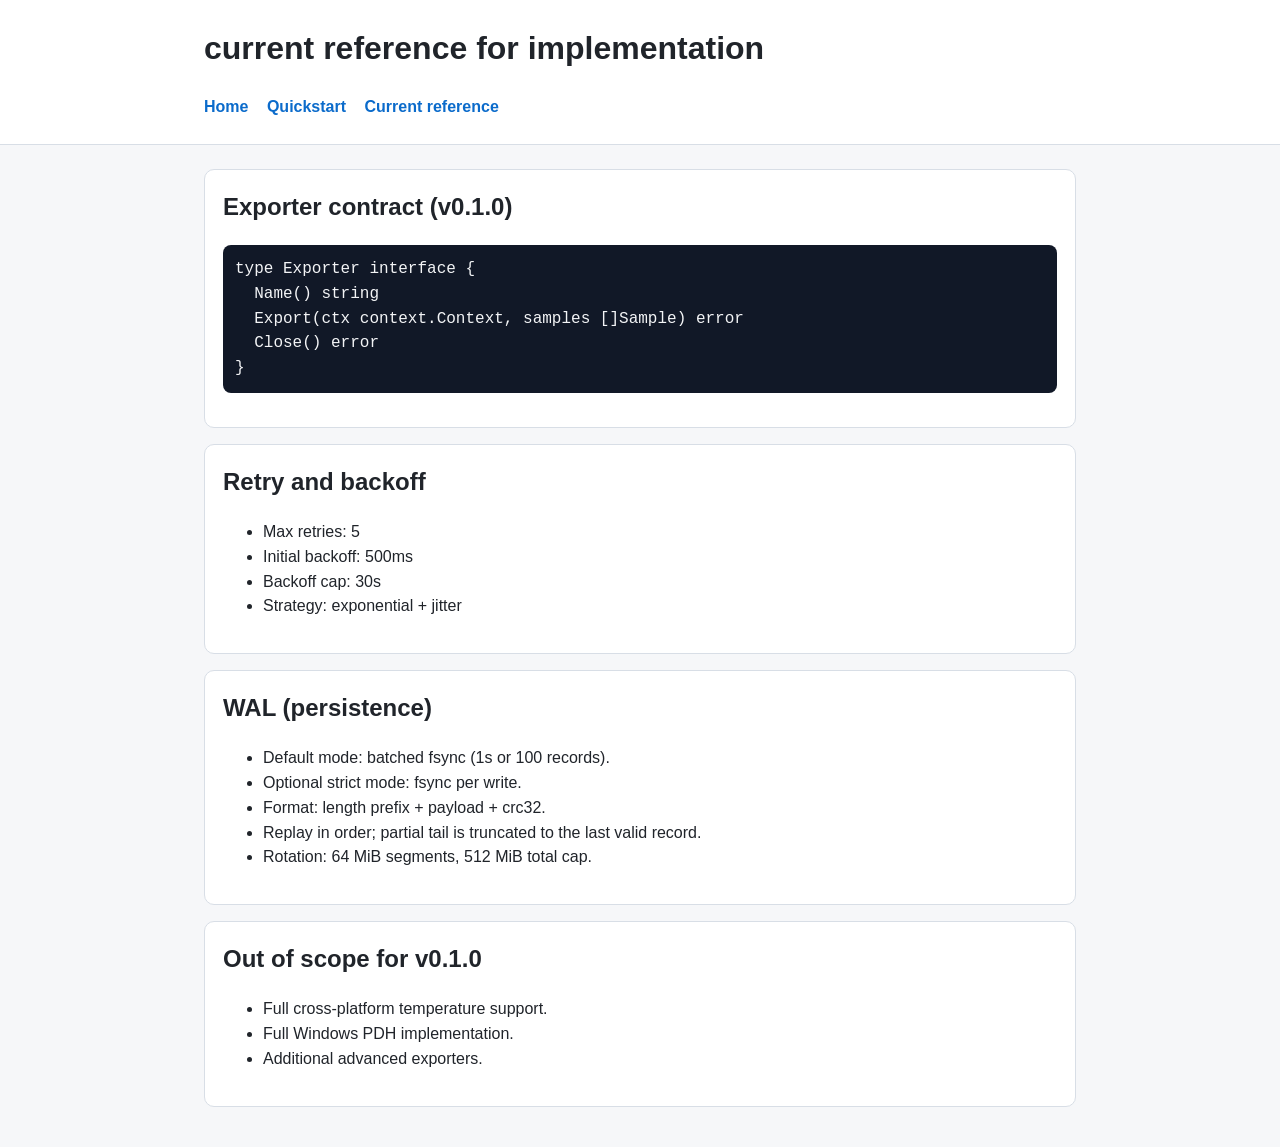
==== docs/current-reference.html @ 0fbec42f "Add RingBuffer, WAL, tests, and docs Introduce a RingBuffer implementation (fixed-size, thread-safe)" ====
<!doctype html>
<html lang="en">
<head>
  <meta charset="utf-8">
  <meta name="viewport" content="width=device-width, initial-scale=1">
  <title>pulse docs - current reference</title>
  <link rel="stylesheet" href="styles.css">
</head>
<body>
  <header>
    <div class="container">
      <h1>current reference for implementation</h1>
      <nav>
        <a href="index.html">Home</a>
        <a href="quickstart.html">Quickstart</a>
        <a href="current-reference.html">Current reference</a>
      </nav>
    </div>
  </header>

  <main class="container">
    <section class="card">
      <h2>Exporter contract (v0.1.0)</h2>
      <pre><code>type Exporter interface {
  Name() string
  Export(ctx context.Context, samples []Sample) error
  Close() error
}</code></pre>
    </section>

    <section class="card">
      <h2>Retry and backoff</h2>
      <ul>
        <li>Max retries: 5</li>
        <li>Initial backoff: 500ms</li>
        <li>Backoff cap: 30s</li>
        <li>Strategy: exponential + jitter</li>
      </ul>
    </section>

    <section class="card">
      <h2>WAL (persistence)</h2>
      <ul>
        <li>Default mode: batched fsync (1s or 100 records).</li>
        <li>Optional strict mode: fsync per write.</li>
        <li>Format: length prefix + payload + crc32.</li>
        <li>Replay in order; partial tail is truncated to the last valid record.</li>
        <li>Rotation: 64 MiB segments, 512 MiB total cap.</li>
      </ul>
    </section>

    <section class="card">
      <h2>Out of scope for v0.1.0</h2>
      <ul>
        <li>Full cross-platform temperature support.</li>
        <li>Full Windows PDH implementation.</li>
        <li>Additional advanced exporters.</li>
      </ul>
    </section>
  </main>
</body>
</html>
---- docs/styles.css ----
:root {
  --bg: #f6f7f9;
  --surface: #ffffff;
  --text: #20242a;
  --muted: #5b6573;
  --border: #d8dee6;
  --accent: #0b6bcb;
}

* {
  box-sizing: border-box;
}

body {
  margin: 0;
  font-family: "Segoe UI", Tahoma, Geneva, Verdana, sans-serif;
  background: var(--bg);
  color: var(--text);
  line-height: 1.55;
}

.container {
  max-width: 920px;
  margin: 0 auto;
  padding: 24px;
}

header {
  background: var(--surface);
  border-bottom: 1px solid var(--border);
}

h1, h2, h3 {
  margin-top: 0;
}

.card {
  background: var(--surface);
  border: 1px solid var(--border);
  border-radius: 10px;
  padding: 18px;
  margin-bottom: 16px;
}

nav a {
  margin-right: 14px;
  color: var(--accent);
  text-decoration: none;
  font-weight: 600;
}

nav a:hover {
  text-decoration: underline;
}

code, pre {
  font-family: Consolas, "Courier New", monospace;
}

pre {
  background: #111827;
  color: #f3f4f6;
  border-radius: 8px;
  padding: 12px;
  overflow-x: auto;
}

small {
  color: var(--muted);
}

ul {
  margin-top: 8px;
}
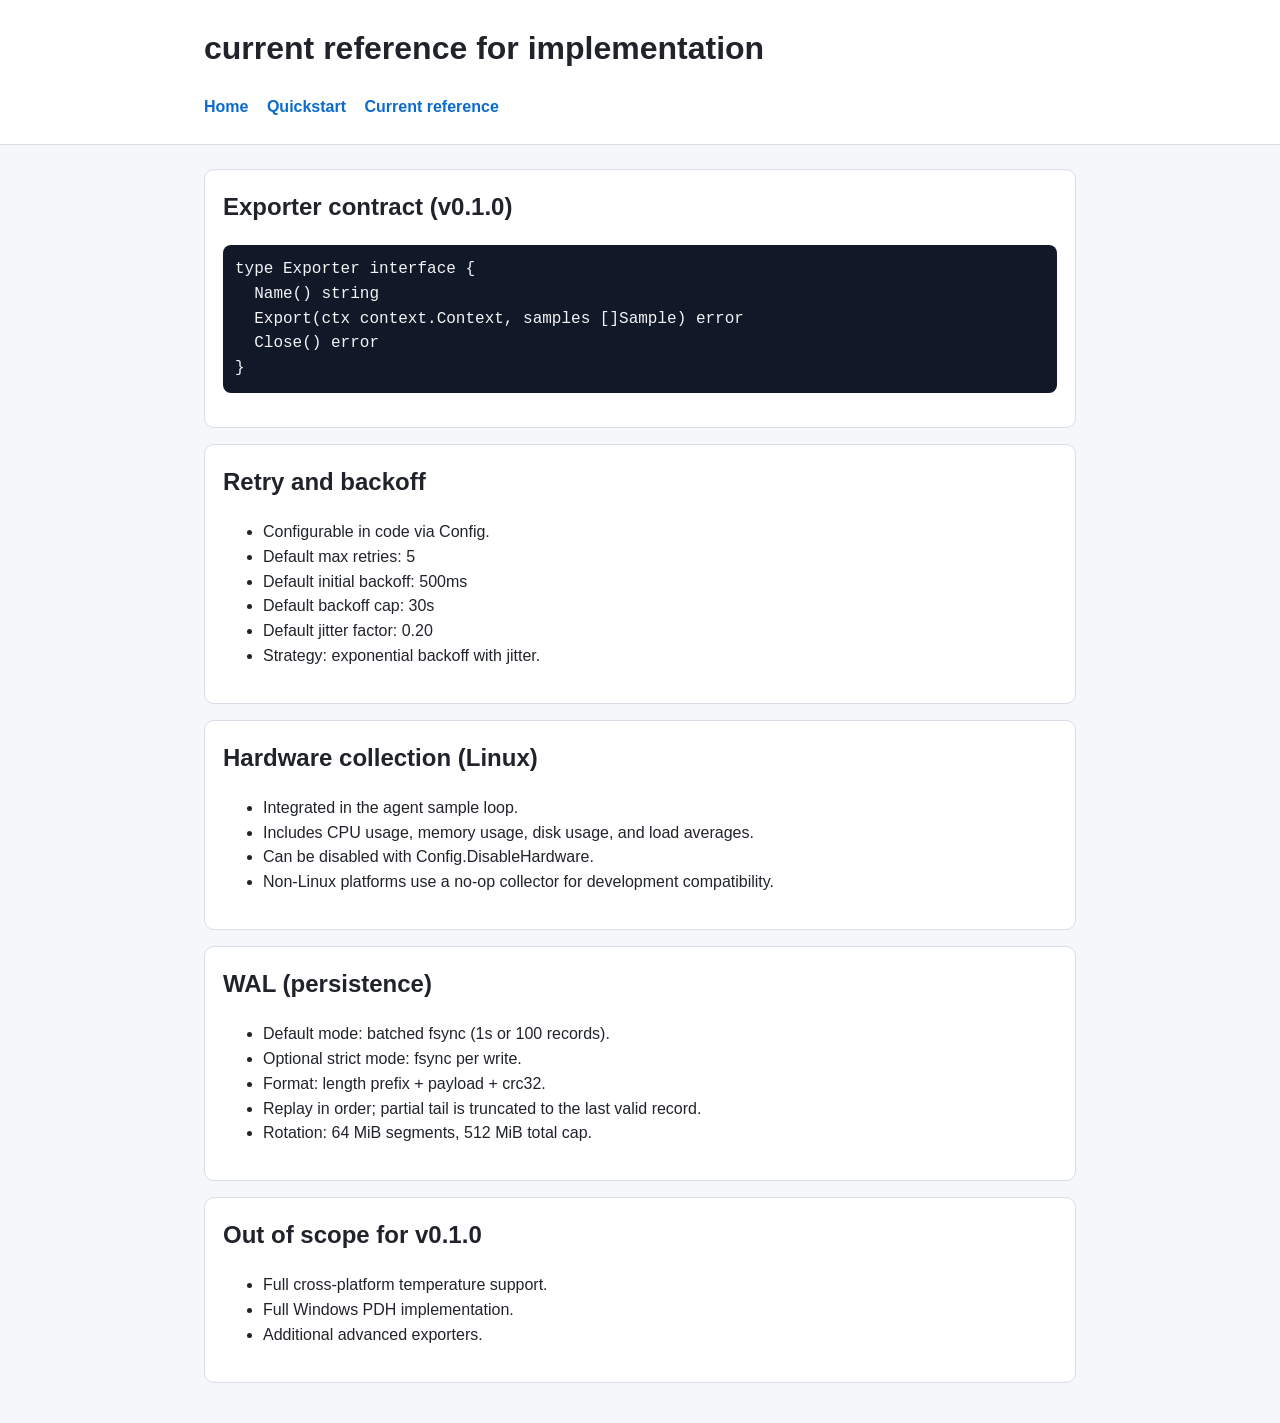
==== commit 6ac74407: "Add export retry/backoff and config defaults Introduce configurable export retry and exponential bac" ====
--- a/docs/current-reference.html
+++ b/docs/current-reference.html
@@ -31,10 +31,22 @@
     <section class="card">
       <h2>Retry and backoff</h2>
       <ul>
-        <li>Max retries: 5</li>
-        <li>Initial backoff: 500ms</li>
-        <li>Backoff cap: 30s</li>
-        <li>Strategy: exponential + jitter</li>
+        <li>Configurable in code via Config.</li>
+        <li>Default max retries: 5</li>
+        <li>Default initial backoff: 500ms</li>
+        <li>Default backoff cap: 30s</li>
+        <li>Default jitter factor: 0.20</li>
+        <li>Strategy: exponential backoff with jitter.</li>
+      </ul>
+    </section>
+
+    <section class="card">
+      <h2>Hardware collection (Linux)</h2>
+      <ul>
+        <li>Integrated in the agent sample loop.</li>
+        <li>Includes CPU usage, memory usage, disk usage, and load averages.</li>
+        <li>Can be disabled with Config.DisableHardware.</li>
+        <li>Non-Linux platforms use a no-op collector for development compatibility.</li>
       </ul>
     </section>
 
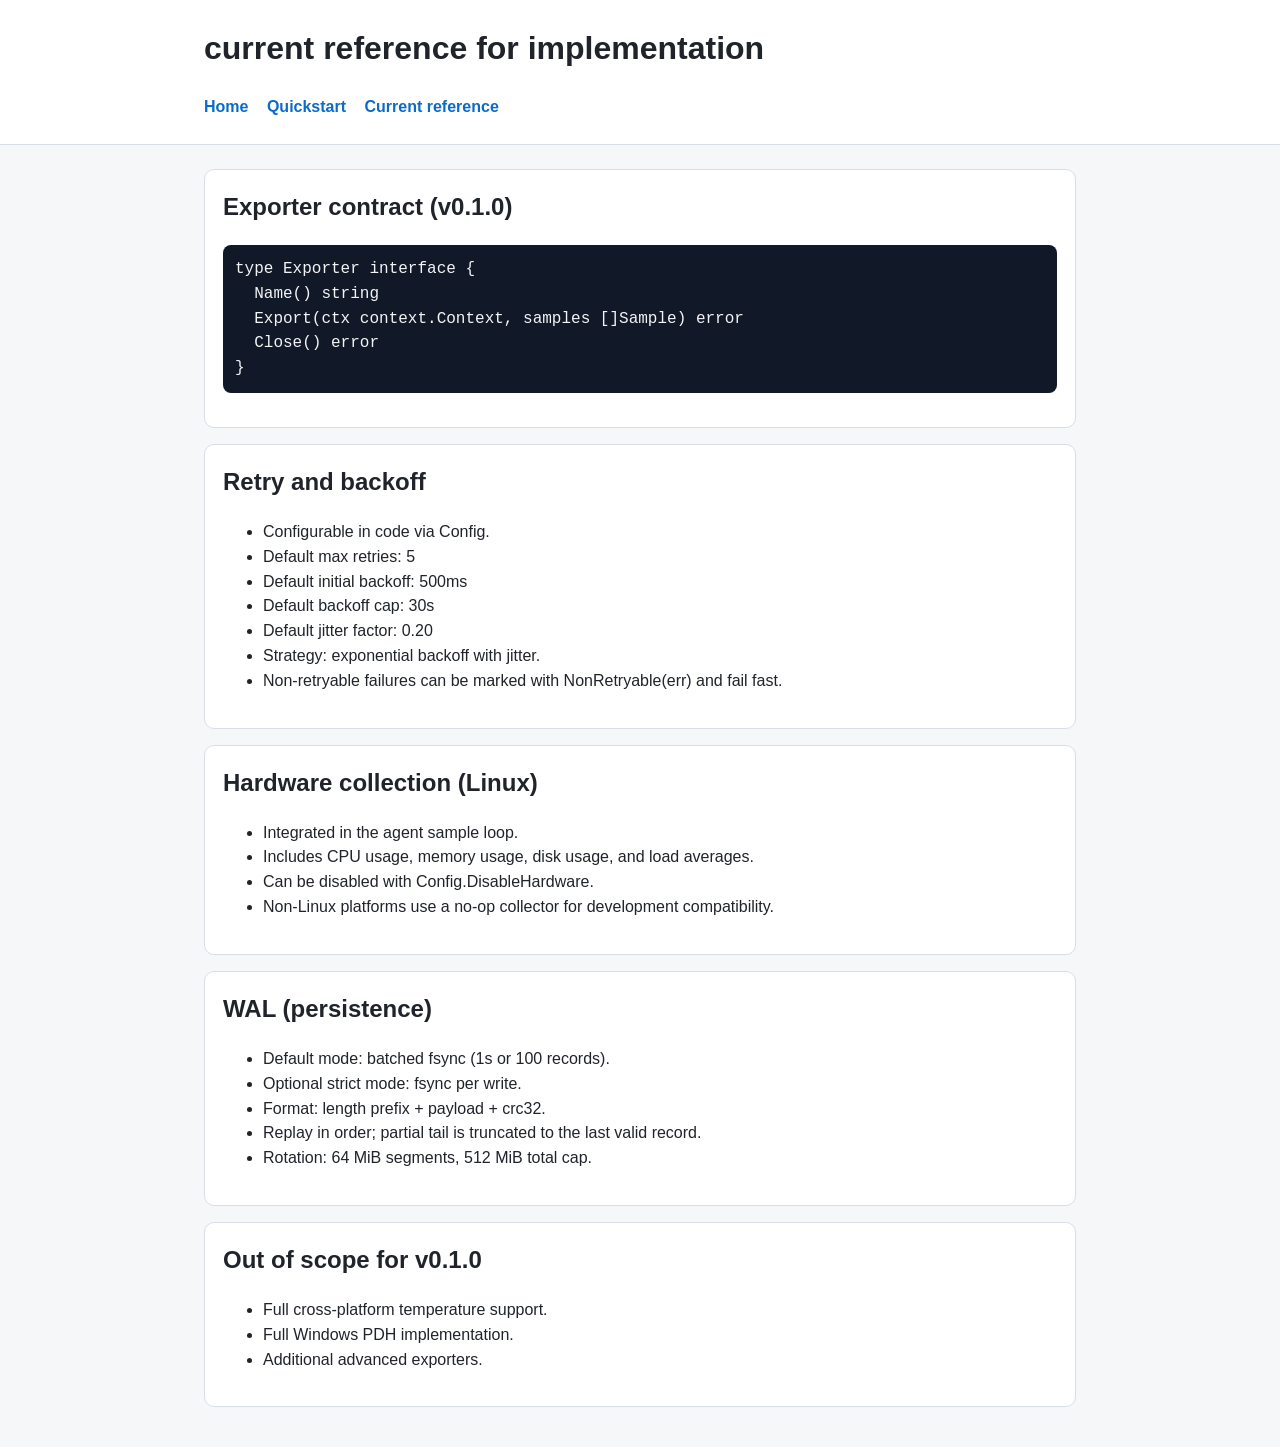
==== commit 9fb235d9: "Add NonRetryable error and fast-fail export Introduce a nonRetryableError type with helper NonRetrya" ====
--- a/docs/current-reference.html
+++ b/docs/current-reference.html
@@ -37,6 +37,7 @@
         <li>Default backoff cap: 30s</li>
         <li>Default jitter factor: 0.20</li>
         <li>Strategy: exponential backoff with jitter.</li>
+        <li>Non-retryable failures can be marked with NonRetryable(err) and fail fast.</li>
       </ul>
     </section>
 
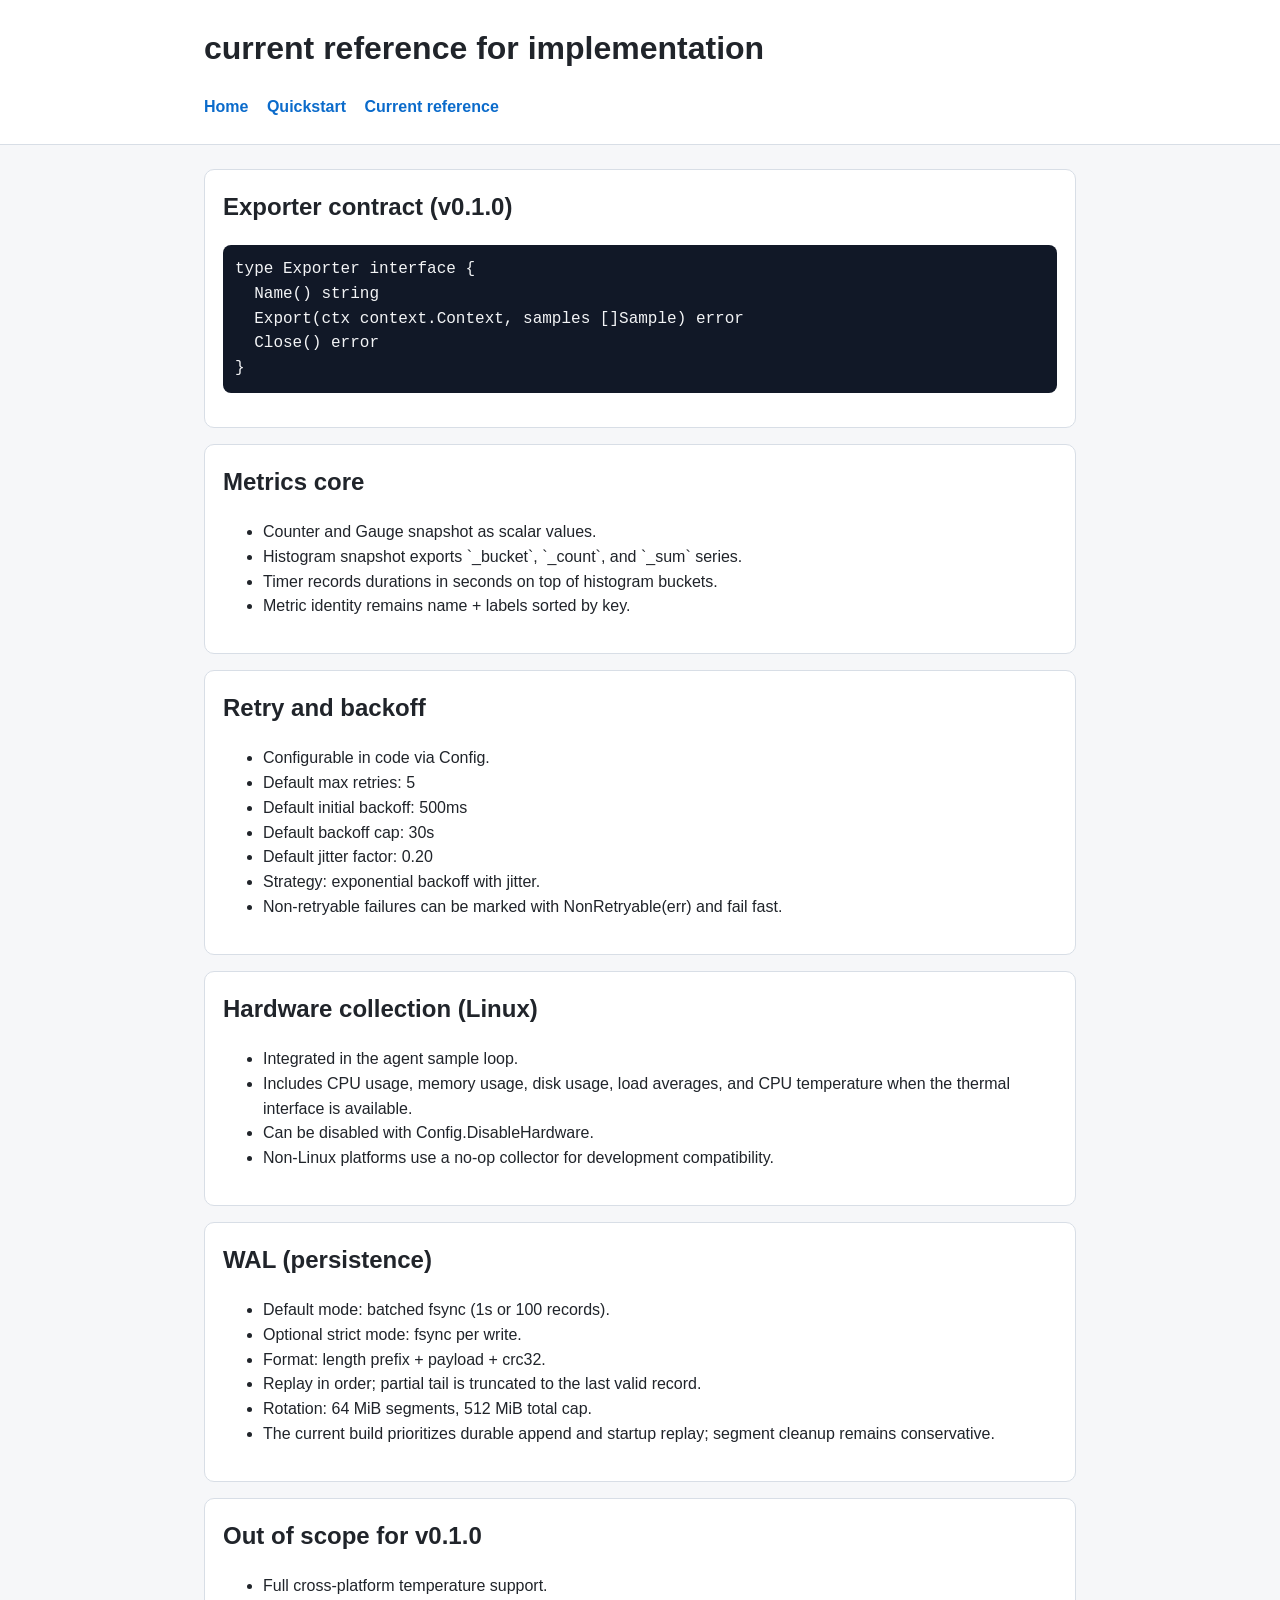
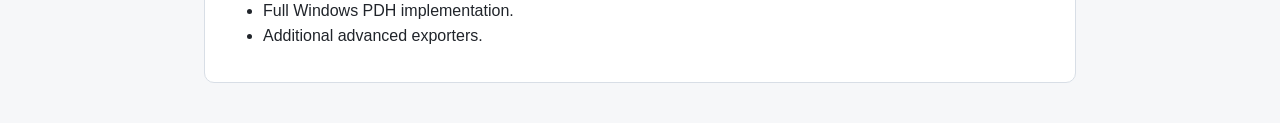
==== commit e726c9dc: "Add CPU temp, dashboard, and metrics enhancements Introduce CPU temperature collection, a simple HTM" ====
--- a/docs/current-reference.html
+++ b/docs/current-reference.html
@@ -29,6 +29,16 @@
     </section>
 
     <section class="card">
+      <h2>Metrics core</h2>
+      <ul>
+        <li>Counter and Gauge snapshot as scalar values.</li>
+        <li>Histogram snapshot exports `_bucket`, `_count`, and `_sum` series.</li>
+        <li>Timer records durations in seconds on top of histogram buckets.</li>
+        <li>Metric identity remains name + labels sorted by key.</li>
+      </ul>
+    </section>
+
+    <section class="card">
       <h2>Retry and backoff</h2>
       <ul>
         <li>Configurable in code via Config.</li>
@@ -45,7 +55,7 @@
       <h2>Hardware collection (Linux)</h2>
       <ul>
         <li>Integrated in the agent sample loop.</li>
-        <li>Includes CPU usage, memory usage, disk usage, and load averages.</li>
+        <li>Includes CPU usage, memory usage, disk usage, load averages, and CPU temperature when the thermal interface is available.</li>
         <li>Can be disabled with Config.DisableHardware.</li>
         <li>Non-Linux platforms use a no-op collector for development compatibility.</li>
       </ul>
@@ -59,6 +69,7 @@
         <li>Format: length prefix + payload + crc32.</li>
         <li>Replay in order; partial tail is truncated to the last valid record.</li>
         <li>Rotation: 64 MiB segments, 512 MiB total cap.</li>
+        <li>The current build prioritizes durable append and startup replay; segment cleanup remains conservative.</li>
       </ul>
     </section>
 
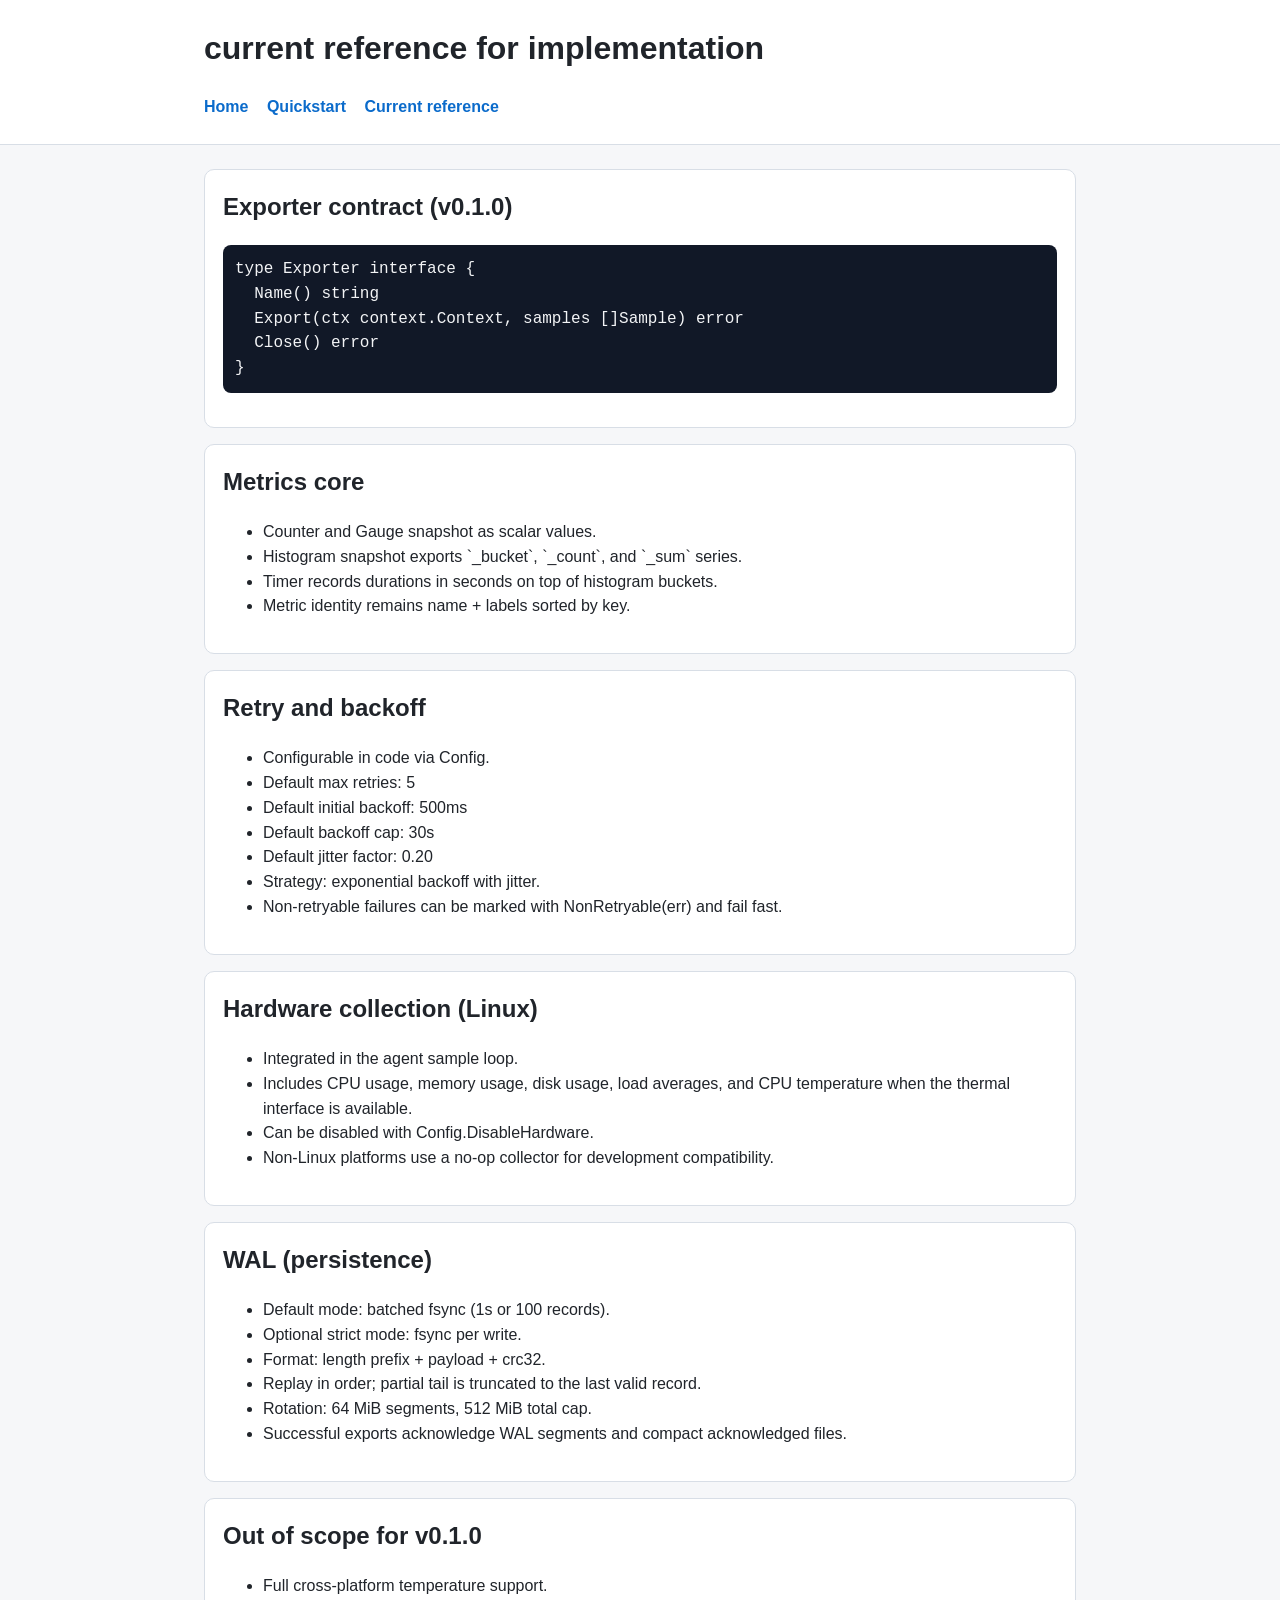
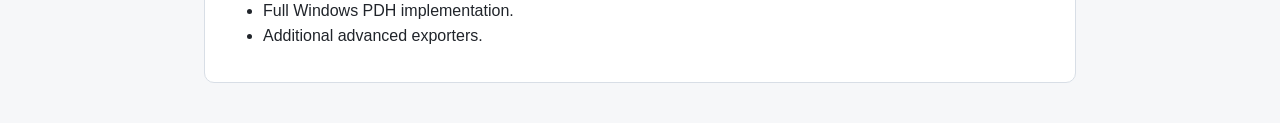
==== commit f1174978: "Track WAL segments and compact acknowledged files Make WAL writes and replays segment-aware and comp" ====
--- a/docs/current-reference.html
+++ b/docs/current-reference.html
@@ -69,7 +69,7 @@
         <li>Format: length prefix + payload + crc32.</li>
         <li>Replay in order; partial tail is truncated to the last valid record.</li>
         <li>Rotation: 64 MiB segments, 512 MiB total cap.</li>
-        <li>The current build prioritizes durable append and startup replay; segment cleanup remains conservative.</li>
+        <li>Successful exports acknowledge WAL segments and compact acknowledged files.</li>
       </ul>
     </section>
 
